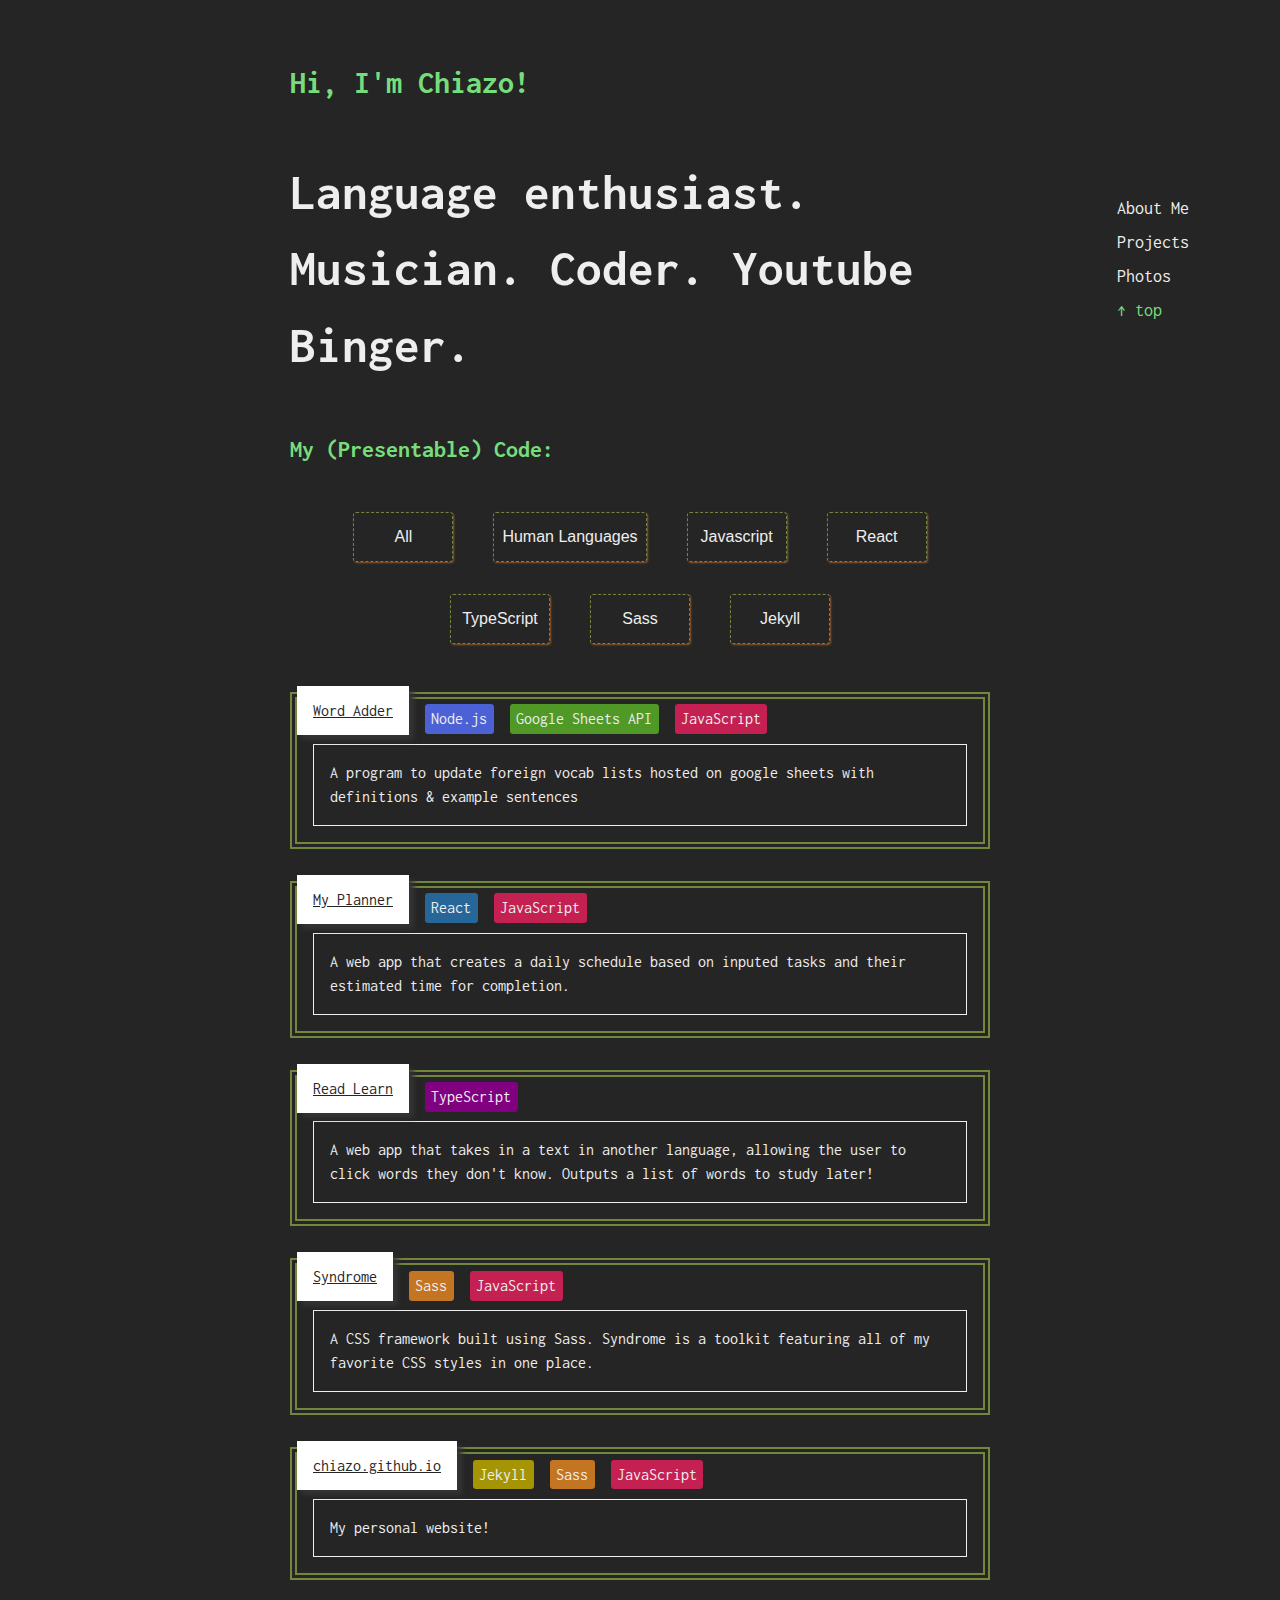
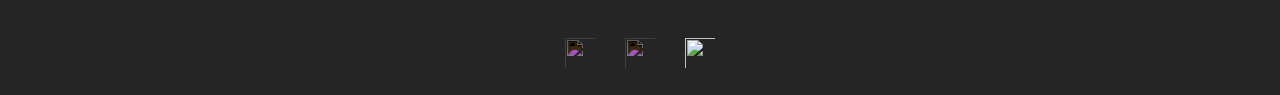
==== portfolio/src/main/webapp/index.html @ 2a219391 "add tags to each project" ====
<!DOCTYPE html>
<html>

<head>
	<meta charset="UTF-8">
	<title>Chiazo Agina</title>
	<link rel="stylesheet" href="style.css">
	<link rel="shortcut icon" type="image/png" href="/images/favicons/favicon.png">
	<meta http-equiv="X-UA-Compatible" content="IE=edge">
	<meta name="viewport" content="width=device-width, initial-scale=1" />
	<script src="script.js"></script>
</head>

<body>
	<div class="nav">
		<ul>
			<li onclick="showElement('bio')"><a href="#about" id="bio-b">About Me</a></li>
			<li><a href="#all-projs">Projects</a></li>
			<li onclick="showElement('pics')"><a href="#pics" id="pic-b">Photos</a></li>
			<li id="return"><a href="#top">↑ top</a></li>
		</ul>
	</div>
	<div id="content">
		<div id="masthead">
			<h1>Hi, I'm Chiazo!</h1>
			<h3 class="tagline">Language enthusiast. Musician. Coder. Youtube Binger.<h3>
					<div id="nav"></div>
		</div>
		<div id="bio"><span id="about"></span>
			<p>A bit about me: I'm a rising junior at UNC! I'm originally from California's central valley and have
				lived everywhere from Sequoia Kings Canyon National Park (22 days) to upstate New York (2 months) to
				upstate New Mexico in a ~spooky~ castle (2 years). I currently study Computer Science and try whenever
				possible to connect it with all my other interests—language learning, music, design, and (attempted)
				productivity.
			</p>
		</div>
		<div id="projects"><span id="all-projs"></span>
			<h2>My (Presentable) Code: </h2>
			<div id="proj-bttns">
				<button class="p-button" onclick="filterProjects('all')">All</button>
				<button class="p-button" onclick="filterProjects('lang')">Human Languages</button>
				<button class="p-button" onclick="filterProjects('js')">Javascript</button>
				<button class="p-button" onclick="filterProjects('react')">React</button>
				<button class="p-button" onclick="filterProjects('ts')">TypeScript</button>
				<button class="p-button" onclick="filterProjects('sass')">Sass</button>
				<button class="p-button" onclick="filterProjects('jekyll')">Jekyll</button>
			</div>
			<div class="project-desc">
				<div id="word-adder" class="proj lang js">
					<li class="proj-title"><a href="https://github.com/chiazo/word-adder">Word Adder</a>
						<span class="tag purple">Node.js</span>
						<span class="tag green">Google Sheets API</span>
						<span class="tag red">JavaScript</span>
					</li>
					<div>
						<p>A program to update foreign vocab lists hosted on google sheets with definitions & example
							sentences</p>
					</div>
				</div>
				<div id="my-planner" class="proj react js">
					<li class="proj-title"><a href="https://chiazo.github.io/my-planner/">My Planner</a>
						<span class="tag blue">React</span>
						<span class="tag red">JavaScript</span>
					</li>
					<div>
						<p>A web app that creates a daily schedule based on inputed tasks and their estimated time for
							completion.</p>
					</div>
				</div>
				<div id="read-learn" class="proj lang ts">
					<li class="proj-title"><a href="https://chiazo.github.io/read-learn">Read Learn</a>
						<span class="tag pink">TypeScript</span>
					</li>
					<div>
						<p>A web app that takes in a text in another language, allowing the user to click words they
							don't know. Outputs a list of words to study later!</p>
					</div>
				</div>
				<div id="syndrome" class="proj css js sass">
					<li class="proj-title"><a href="https://chiazo.github.io/syndrome/">Syndrome</a>
						<span class="tag orange">Sass</span>
						<span class="tag red">JavaScript</span>
					</li>
					<div>
						<p>A CSS framework built using Sass. Syndrome is a toolkit featuring all of my favorite CSS
							styles in one place.</p>
					</div>
				</div>
				<div id="personal-site" class="proj css js jekyll">
					<li class="proj-title"><a href="https://chiazo.github.io/">chiazo.github.io</a>
						<span class="tag yellow">Jekyll</span>
						<span class="tag orange">Sass</span>
						<span class="tag red">JavaScript</span>
					</li>
					<div>
						<p>My personal website!</p>
					</div>
				</div>
			</div>
		</div>
		<div class="gallery container"><span id="pics"></span>
			<h2 id="gallery_title">My Photography</h2>
			<div class="grid" id="photography">
				<div class="cell"><img src="images/hk2.jpg" class="photos" /></div>
				<div class="cell"><img src="images/hk5.jpg" class="photos" /></div>
				<div class="cell"><img src="images/hk7.jpg" class="photos" /></div>
				<div class="cell"><img src="images/hk8.jpg" class="photos" /></div>
			</div>
		</div>
		<div class="links">
			<ul>
				<li><i><a href="https://www.linkedin.com/in/chiazo"><img src="/images/favicons/linkedin.png" /></a></i>
				</li>
				<li><i><a href="https://github.com/chiazo"><img src="/images/favicons/github.png" /></a></i></li>
				<li><i><a href="https://chiazo.github.io"><img src="/images/favicons/website.png" /></a></i></li>
			</ul>
		</div>
	</div>
</body>

</html>

<!-- Aspects I want in this portfolio:
    - no picture of me
    - searchable index of my projects w/ tags based on category
    - button to expand and see about me
    - shorter tag line after my name
    - bold background color
    - links with nice icons
    - add a button to show a small gallery of my interests
    - optional: blog post
-->
---- portfolio/src/main/webapp/style.css ----
@import url('https://fonts.googleapis.com/css2?family=Inconsolata:wght@400;600&display=swap');


/* html + body */

*,
::before,
::after,
html {
    box-sizing: border-box;
    --hover-color: #77dd7c;
    --highlight-color: #72863c;
    --bg-color: #252525;
    --font-color: #eee;
}

html {
    background-color: var(--bg-color);
    color: #eee
}

body {
    font-family: 'Inconsolata', monospace;
    line-height: 1.5;
    margin: 0;
}

/* nav + footer */

i img {
    width: 50px;
    height: 50px;
    line-height: 1;
    padding: 10px;
}

li {
    list-style-type: none;
}

.links {
    display: block;
    margin-top: 1rem;
}

.links ul,
.nav ul {
    display: table;
    margin: 0 auto;
    padding-inline-start: 0px;
}

.links li:nth-child(-n+2) {
    -webkit-filter: invert(1);
    filter: invert(1);
}

.links li,
.nav li {
    float: left;
    margin: 0 5px;
}

.nav a,
.nav li {
    font-size: 1.1rem;
    padding: .2rem;
    color: var(--font-color);
    line-height: 1.2;
    text-align: center;
    border-radius: 5px;
}

@media (min-width: 1080px) {

    .nav a,
    .nav li {
        margin: 0 .5rem;
    }
}

.nav a {
    display: flex;
    align-items: center;
    text-decoration: none;
}

.nav {
    position: fixed;
    top: 0;
    left: 0;
    z-index: 4;
    width: 100%;
    background: var(--bg-color);
    border-bottom: 1px solid white;
}

#return a {
    color: var(--hover-color);
}


@media (min-width: 1080px) {
    .nav {
        width: 150px;
        position: fixed;
        z-index: 5;
        top: 10rem;
        left: 83%;
        background-color: var(--bg-color);
        border: none;
        overflow: hidden;
        padding: 1rem;
        text-align: center;
        margin: 1rem;
    }

}

.nav a:hover {
    color: var(--hover-color);
}

/* masthead */

.tagline {
    font-size: 2rem;
}


@media (min-width: 850px) {
    .tagline {
        font-size: 3.2rem;
    }
}

#bio {
    background-color: var(--highlight-color);
    padding: .2rem 1rem;
    box-shadow: 3px 3px 5px rgb(58, 53, 53);
    margin-bottom: 2rem;
}

#masthead h1,
h2,
h4,
h5 {
    /* background: linear-gradient(180deg, rgba(255, 255, 255, 0) 85%, var(--highlight-color) 15%); */
    line-height: 1.2;
    color: var(--hover-color);
}

h1 {
    margin-top: 4rem;
}

/* buttons */

.p-button {
    border: none;
    line-height: 2;
    margin: 1rem;
    font-size: 1rem;
    font-weight: 500;
    padding: .5rem;
    border-radius: .2rem;
    white-space: nowrap;
    background: none;
    color: var(--font-color);
    border: 1px dashed var(--highlight-color);
    box-shadow: 1px 1px 2px rgba(155, 93, 43, 0.897);
    min-width: 50px;
}

*:focus:not(.focus-visible) {
    outline: none;
}

.active {
    background: var(--highlight-color);
    color: #eee;
    border: none;
    box-shadow: none;
}

#proj-bttns {
    margin: 2rem 0 2rem 0;
    text-align: center;
}

@media (min-width: 850px) {
    .p-button {
        min-width: 100px;
    }

    #proj-bttns {
        margin: 2rem;
    }
}

.p-button:hover {
    box-shadow: none;
    background: var(--highlight-color);
}

.hide,
.top {
    display: none !important;
}



/* content */

#content {
    margin-left: auto;
    margin-right: auto;
    max-width: 700px;
    width: 90%;
}

/* project listing */

.project-desc p {
    border: 1px solid #eee;
    margin: 1rem;
    padding: 1rem;
}


#content>div {
    position: relative;
}

#bio span,
#projects>span,
.gallery span {
    position: absolute;
    top: -45px;
}


.project-desc>div {
    border: 7px double var(--highlight-color);
    margin-bottom: 2rem;
    min-width: 100%;
}

.project-desc {
    display: flex;
    flex-wrap: wrap;
    flex-direction: row;

}

.proj-title {
    list-style: none;
    margin: 0;
}

.proj-title a {
    background: white;
    color: var(--bg-color);
    padding: 1rem;
    box-shadow: 5px 5px 5px rgb(52, 52, 52);
}

.proj-title span {
    font-size: 1rem;
    line-height: 1;
    vertical-align: -.55rem;
    font-weight: 400;
    margin-left: .5rem;
    padding: .4rem;
    border-radius: .2rem;
    white-space: nowrap;
}

.pink {
    background: purple;
}

.green {
    background: rgb(81, 153, 39);
}

.blue {
    background: rgb(39, 102, 153);
}

.purple {
    background: rgb(77, 97, 214);
}

.orange {
    background: rgb(196, 117, 33);
}

.red {
    background: rgb(196, 33, 82);
}

.yellow {
    background: rgb(165, 149, 4);
}

/* photo gallery */

.container {
    max-width: 1200px;
    width: 100%;
    text-align: center;
    justify-content: center;
    display: flex;
    align-items: center;
    flex-direction: column;
    flex-wrap: wrap;
    transition: all 0.3s ease;
}

.container::before,
.container::after {
    display: table;
    content: "";
    clear: both;
    width: 100%;
}

@media screen and (min-width: 650px) {

    .container {
        display: flex;
        flex-wrap: wrap;
        flex-direction: row;
        align-items: center;
        justify-content: center;
        text-align: center;
    }
}

.cell {
    margin: .5rem;
    max-height: 100%;
}

.cell img {
    display: block;
    object-fit: cover;
    height: 100%;
    width: 100%;
}

.photos {
    max-width: 100%;
    height: auto;
}

@media screen and (min-width: 650px) {
    .grid {
        display: flex;
        flex-wrap: wrap;
        flex-direction: row;
    }

    .cell {
        width: calc(50% - 1rem);
        max-width: 100%;
    }
}
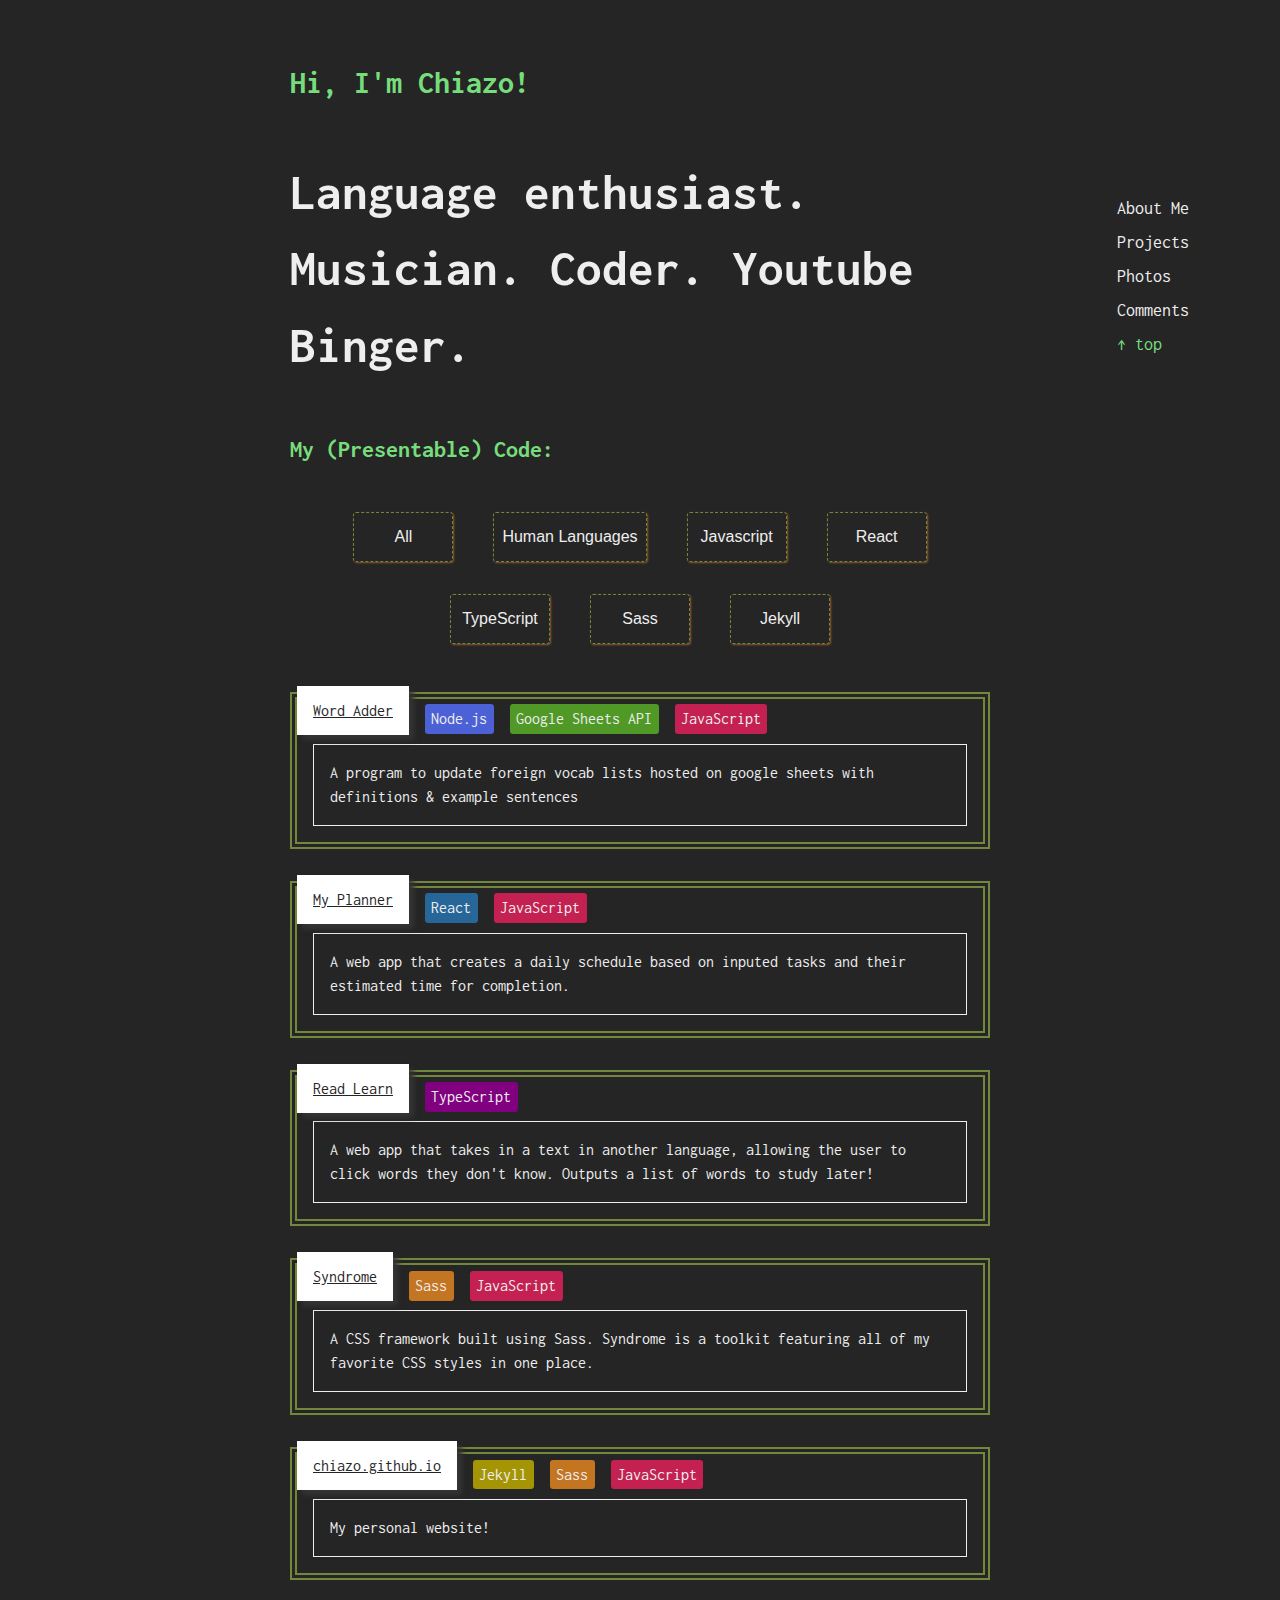
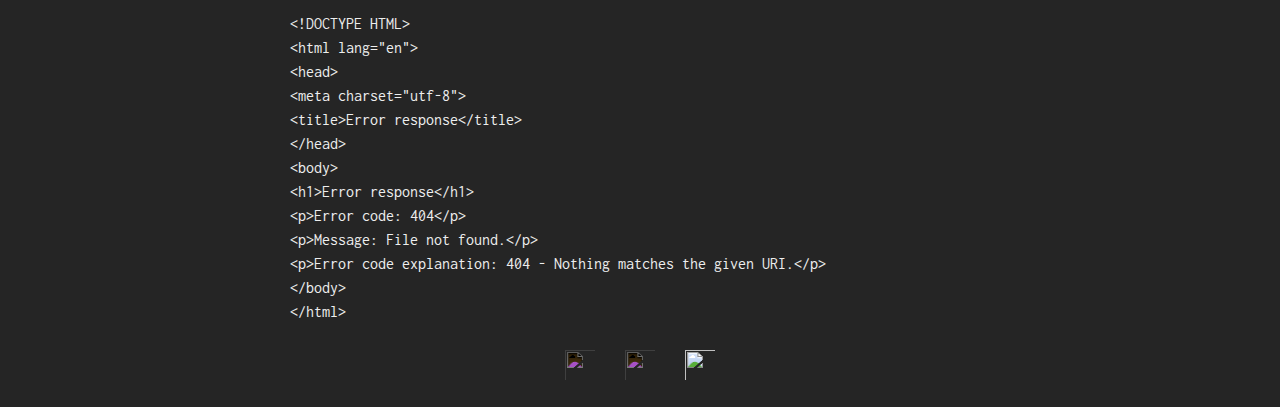
==== commit 9d6e4466: "add comment button + fetch dataservlet h1" ====
--- a/portfolio/src/main/webapp/index.html
+++ b/portfolio/src/main/webapp/index.html
@@ -17,7 +17,8 @@
 			<li onclick="showElement('bio')"><a href="#about" id="bio-b">About Me</a></li>
 			<li><a href="#all-projs">Projects</a></li>
 			<li onclick="showElement('pics')"><a href="#pics" id="pic-b">Photos</a></li>
-			<li id="return"><a href="#top">↑ top</a></li>
+			<li><a href="#fetched-content">Comments</a></li>
+            <li onclick="showElement('comments')" id="return"><a href="#top">↑ top</a></li>
 		</ul>
 	</div>
 	<div id="content">
@@ -34,6 +35,7 @@
 				productivity.
 			</p>
 		</div>
+
 		<div id="projects"><span id="all-projs"></span>
 			<h2>My (Presentable) Code: </h2>
 			<div id="proj-bttns">
@@ -107,10 +109,10 @@
 				<div class="cell"><img src="images/hk8.jpg" class="photos" /></div>
 			</div>
 		</div>
+        <div id="fetched-content"></div>
 		<div class="links">
 			<ul>
-				<li><i><a href="https://www.linkedin.com/in/chiazo"><img src="/images/favicons/linkedin.png" /></a></i>
-				</li>
+				<li><i><a href="https://www.linkedin.com/in/chiazo"><img src="/images/favicons/linkedin.png" /></a></i></li>
 				<li><i><a href="https://github.com/chiazo"><img src="/images/favicons/github.png" /></a></i></li>
 				<li><i><a href="https://chiazo.github.io"><img src="/images/favicons/website.png" /></a></i></li>
 			</ul>
--- a/portfolio/src/main/webapp/style.css
+++ b/portfolio/src/main/webapp/style.css
@@ -71,14 +71,6 @@
     border-radius: 5px;
 }
 
-@media (min-width: 1080px) {
-
-    .nav a,
-    .nav li {
-        margin: 0 .5rem;
-    }
-}
-
 .nav a {
     display: flex;
     align-items: center;
@@ -101,6 +93,11 @@
 
 
 @media (min-width: 1080px) {
+    .nav a,
+    .nav li {
+        margin: 0 .5rem;
+    }
+    
     .nav {
         width: 150px;
         position: fixed;
@@ -145,7 +142,6 @@
 h2,
 h4,
 h5 {
-    /* background: linear-gradient(180deg, rgba(255, 255, 255, 0) 85%, var(--highlight-color) 15%); */
     line-height: 1.2;
     color: var(--hover-color);
 }
@@ -326,7 +322,35 @@
     width: 100%;
 }
 
+.cell {
+    margin: .5rem;
+    max-height: 100%;
+}
+
+.cell img {
+    display: block;
+    object-fit: cover;
+    height: 100%;
+    width: 100%;
+}
+
+.photos {
+    max-width: 100%;
+    height: auto;
+}
+
 @media screen and (min-width: 650px) {
+    .grid {
+        display: flex;
+        flex-wrap: wrap;
+        flex-direction: row;
+    }
+
+    .cell {
+        width: calc(50% - 1rem);
+        max-width: 100%;
+    }
+
 
     .container {
         display: flex;
@@ -336,34 +360,4 @@
         justify-content: center;
         text-align: center;
     }
-}
-
-.cell {
-    margin: .5rem;
-    max-height: 100%;
-}
-
-.cell img {
-    display: block;
-    object-fit: cover;
-    height: 100%;
-    width: 100%;
-}
-
-.photos {
-    max-width: 100%;
-    height: auto;
-}
-
-@media screen and (min-width: 650px) {
-    .grid {
-        display: flex;
-        flex-wrap: wrap;
-        flex-direction: row;
-    }
-
-    .cell {
-        width: calc(50% - 1rem);
-        max-width: 100%;
-    }
 }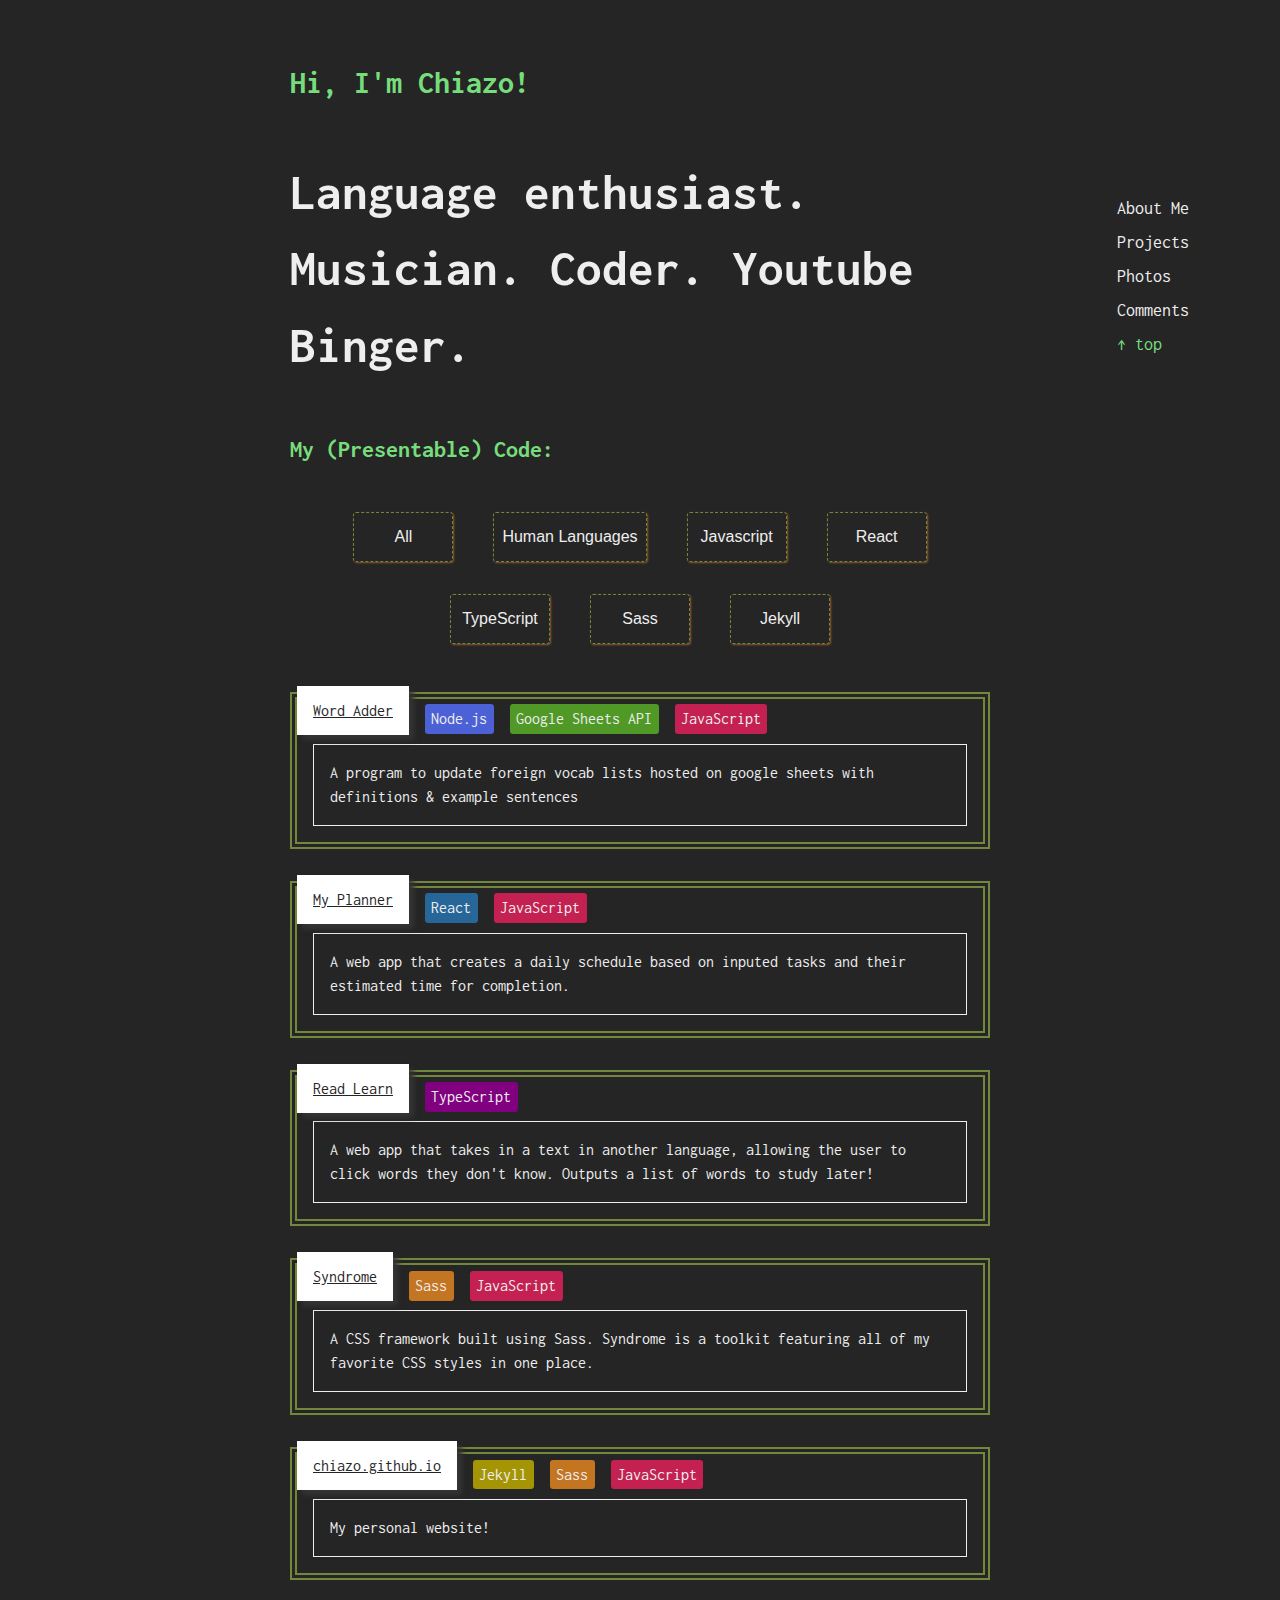
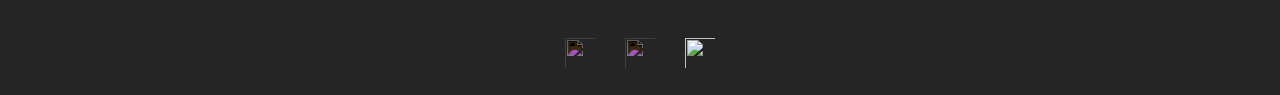
==== commit 5d7488a3: "toggle comments on click of comments button" ====
--- a/portfolio/src/main/webapp/index.html
+++ b/portfolio/src/main/webapp/index.html
@@ -17,8 +17,8 @@
 			<li onclick="showElement('bio')"><a href="#about" id="bio-b">About Me</a></li>
 			<li><a href="#all-projs">Projects</a></li>
 			<li onclick="showElement('pics')"><a href="#pics" id="pic-b">Photos</a></li>
-			<li><a href="#fetched-content">Comments</a></li>
-            <li onclick="showElement('comments')" id="return"><a href="#top">↑ top</a></li>
+			<li onclick="showElement('comments')" > <a href="#comments">Comments</a></li>
+            <li id="return"><a href="#top" id="comment-b">↑ top</a></li>
 		</ul>
 	</div>
 	<div id="content">
@@ -109,7 +109,14 @@
 				<div class="cell"><img src="images/hk8.jpg" class="photos" /></div>
 			</div>
 		</div>
-        <div id="fetched-content"></div>
+        <div id="comments">
+            <div id="comment-form">
+                <form action="/add-comment" method="POST">
+                    <!-- <button>Add a comment!</button> -->
+                </form>
+            </div>
+            <div id="fetched-content"></div>
+        </div>
 		<div class="links">
 			<ul>
 				<li><i><a href="https://www.linkedin.com/in/chiazo"><img src="/images/favicons/linkedin.png" /></a></i></li>
@@ -121,14 +128,3 @@
 </body>
 
 </html>
-
-<!-- Aspects I want in this portfolio:
-    - no picture of me
-    - searchable index of my projects w/ tags based on category
-    - button to expand and see about me
-    - shorter tag line after my name
-    - bold background color
-    - links with nice icons
-    - add a button to show a small gallery of my interests
-    - optional: blog post
--->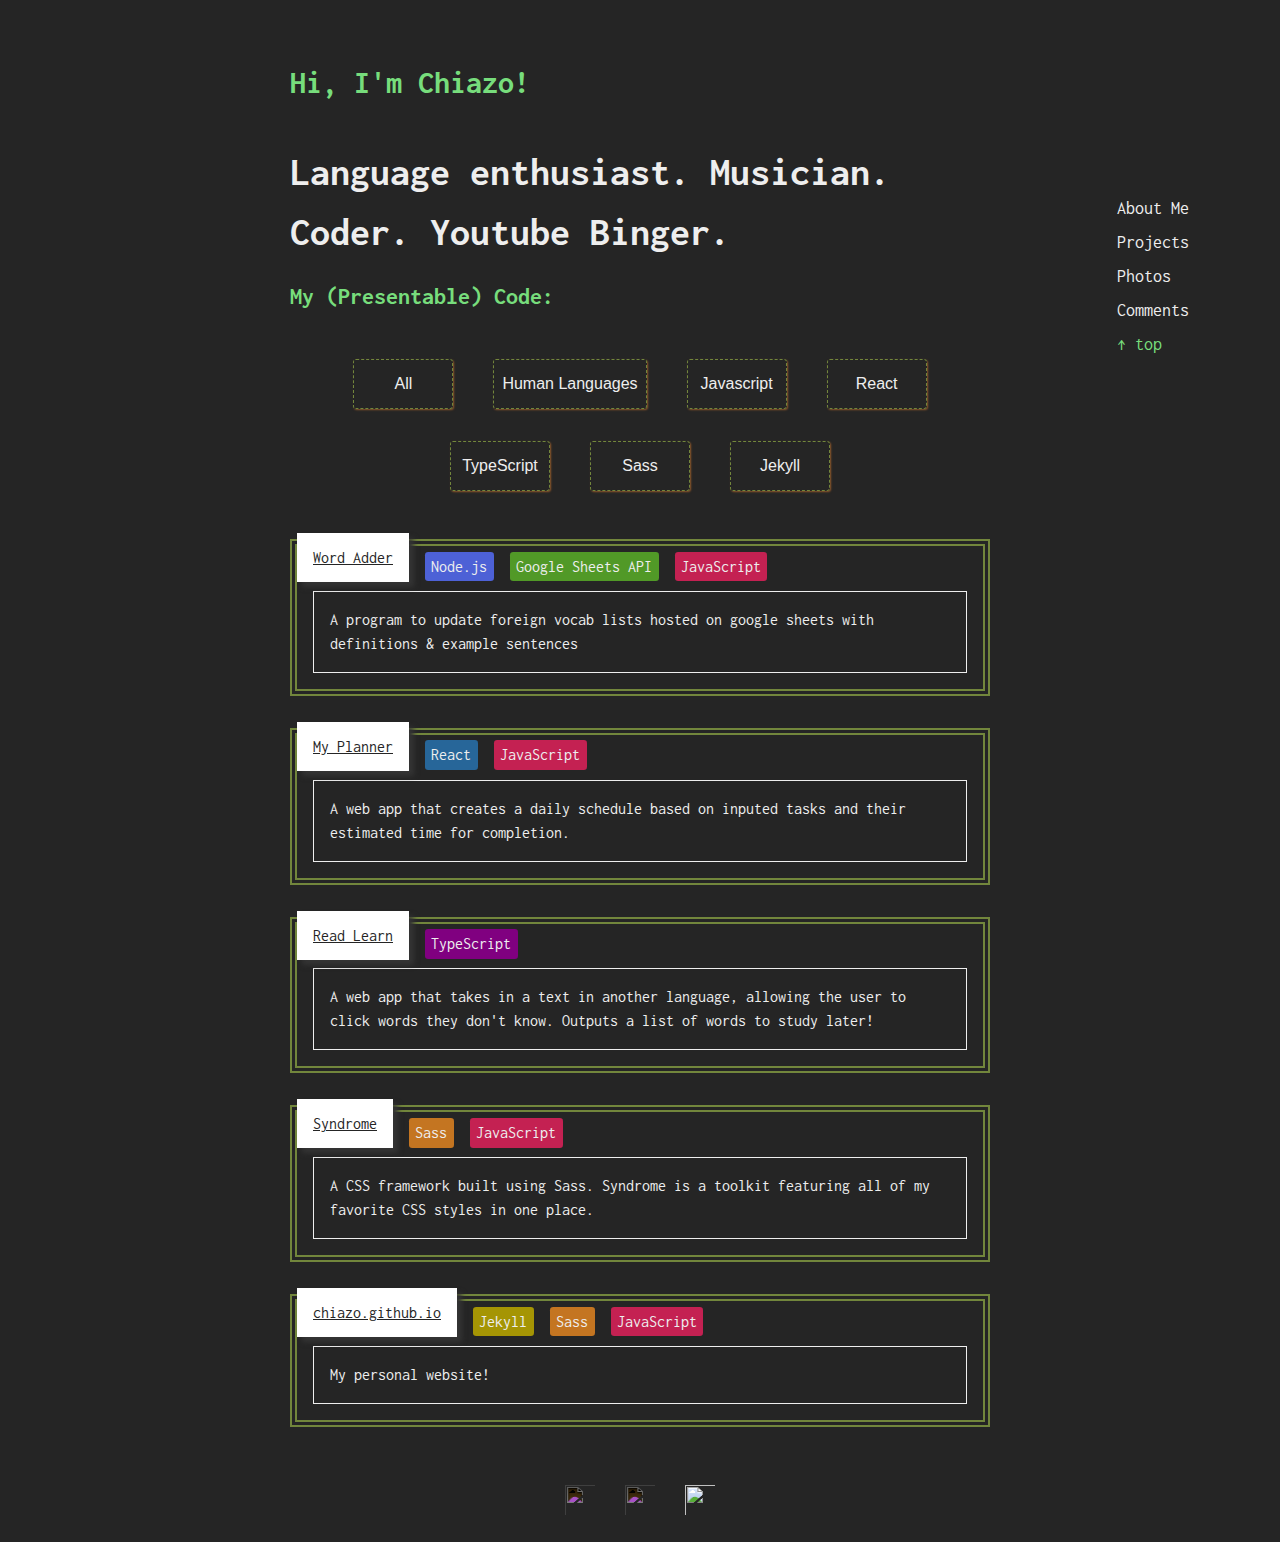
==== commit c64be25b: "redirect to login automatically" ====
--- a/portfolio/src/main/webapp/index.html
+++ b/portfolio/src/main/webapp/index.html
@@ -17,7 +17,7 @@
 			<li onclick="showElement('bio')"><a href="#about" id="bio-b">About Me</a></li>
 			<li><a href="#all-projs">Projects</a></li>
 			<li onclick="showElement('pics')"><a href="#pics" id="pic-b">Photos</a></li>
-			<li onclick="showElement('comments')" > <a href="#comments">Comments</a></li>
+			<li onclick="login()"> <a>Comments</a></li>
             <li id="return"><a href="#top" id="comment-b">↑ top</a></li>
 		</ul>
 	</div>
@@ -25,7 +25,6 @@
 		<div id="masthead">
 			<h1>Hi, I'm Chiazo!</h1>
 			<h3 class="tagline">Language enthusiast. Musician. Coder. Youtube Binger.<h3>
-					<div id="nav"></div>
 		</div>
 		<div id="bio"><span id="about"></span>
 			<p>A bit about me: I'm a rising junior at UNC! I'm originally from California's central valley and have
@@ -109,14 +108,6 @@
 				<div class="cell"><img src="images/hk8.jpg" class="photos" /></div>
 			</div>
 		</div>
-        <div id="comments">
-            <div id="comment-form">
-                <form action="/add-comment" method="POST">
-                    <!-- <button>Add a comment!</button> -->
-                </form>
-            </div>
-            <div id="fetched-content"></div>
-        </div>
 		<div class="links">
 			<ul>
 				<li><i><a href="https://www.linkedin.com/in/chiazo"><img src="/images/favicons/linkedin.png" /></a></i></li>
--- a/portfolio/src/main/webapp/style.css
+++ b/portfolio/src/main/webapp/style.css
@@ -44,7 +44,8 @@
 }
 
 .links ul,
-.nav ul {
+.nav ul,
+.nav-form ul {
     display: table;
     margin: 0 auto;
     padding-inline-start: 0px;
@@ -56,13 +57,16 @@
 }
 
 .links li,
-.nav li {
+.nav li,
+.nav-form li {
     float: left;
     margin: 0 5px;
 }
 
 .nav a,
-.nav li {
+.nav li,
+.nav-form a,
+.nav-form li {
     font-size: 1.1rem;
     padding: .2rem;
     color: var(--font-color);
@@ -71,13 +75,15 @@
     border-radius: 5px;
 }
 
-.nav a {
+.nav a,
+.nav-form a {
     display: flex;
     align-items: center;
     text-decoration: none;
 }
 
-.nav {
+.nav,
+.nav-form {
     position: fixed;
     top: 0;
     left: 0;
@@ -93,28 +99,30 @@
 
 
 @media (min-width: 1080px) {
+
     .nav a,
     .nav li {
         margin: 0 .5rem;
     }
-    
+
     .nav {
         width: 150px;
-        position: fixed;
         z-index: 5;
         top: 10rem;
-        left: 83%;
         background-color: var(--bg-color);
         border: none;
         overflow: hidden;
         padding: 1rem;
         text-align: center;
         margin: 1rem;
-    }
-
-}
-
-.nav a:hover {
+        left: 83%;
+        position: fixed;
+    }
+
+}
+
+.nav a:hover,
+.nav-form a:hover {
     color: var(--hover-color);
 }
 
@@ -122,13 +130,11 @@
 
 .tagline {
     font-size: 2rem;
-}
-
-
-@media (min-width: 850px) {
-    .tagline {
-        font-size: 3.2rem;
-    }
+
+}
+
+.masthead-form {
+    text-align: center;
 }
 
 #bio {
@@ -150,17 +156,41 @@
     margin-top: 4rem;
 }
 
+/* form */
+form {
+    width: 100%;
+    flex-grow: 1;
+    align-content: center;
+    padding: 1rem;
+    border: 1px solid var(--hover-color);
+}
+
+input,
+textarea,
+select {
+    width: 100%;
+    padding: 10px 10px;
+    margin: 1rem 0;
+    box-sizing: border-box;
+    border: 1px solid #e4e4e4;
+    border-radius: 6px;
+    background: #ffffff;
+    display: inline-block;
+    resize: none;
+    font-size: 1rem;
+    font-family: 'Inconsolata', monospace;
+}
+
+
 /* buttons */
 
-.p-button {
+.p-button,
+.comment, .s-button {
     border: none;
     line-height: 2;
-    margin: 1rem;
     font-size: 1rem;
     font-weight: 500;
-    padding: .5rem;
     border-radius: .2rem;
-    white-space: nowrap;
     background: none;
     color: var(--font-color);
     border: 1px dashed var(--highlight-color);
@@ -168,6 +198,17 @@
     min-width: 50px;
 }
 
+.comment, .p-button {
+    padding: 1rem;
+    margin: 1rem;
+}
+
+.p-button, .s-button {
+    white-space: nowrap;
+    padding: .5rem;
+}
+
+
 *:focus:not(.focus-visible) {
     outline: none;
 }
@@ -185,7 +226,12 @@
 }
 
 @media (min-width: 850px) {
-    .p-button {
+     .tagline {
+        font-size: 2.5rem;
+        margin-bottom: 1rem;
+    }
+    
+    .p-button, .s-button {
         min-width: 100px;
     }
 
@@ -194,7 +240,7 @@
     }
 }
 
-.p-button:hover {
+.p-button:hover, .s-button:hover {
     box-shadow: none;
     background: var(--highlight-color);
 }
@@ -213,6 +259,13 @@
     margin-right: auto;
     max-width: 700px;
     width: 90%;
+}
+
+#content-form {
+    margin-left: auto;
+    margin-right: auto;
+    width: 90%;
+    bottom: 20%;
 }
 
 /* project listing */
@@ -360,4 +413,67 @@
         justify-content: center;
         text-align: center;
     }
-}+}
+
+/* comment form */
+
+.comment {
+    background-color: #eee;
+    color: #252525;
+}
+
+#fetched-content h1 {
+    text-align: center;
+    margin-top: 0;
+    padding-top: 0;
+    color: var(--hover-color);
+}
+
+#comment-form {
+    box-sizing: none;
+    bottom: 10%;
+}
+
+.row::after {
+    content: '';
+    display: table;
+    clear: both;
+}
+
+.column {
+    float: right;
+    width: 45%;
+    text-align: justify;
+}
+
+.comment-name {
+    font-weight: 900;
+    text-decoration: underline;
+    color: rgb(139, 37, 37);
+}
+
+.comment-time {
+    color: darkgray;
+}
+
+@media screen and (max-width: 700px) {
+
+    .column {
+        width: 100%;
+        text-align: justify;
+    }
+
+}
+
+@media screen and (min-width: 701px) {
+    #fetched-content h1 {
+        margin-top: 1rem;
+    }
+
+    #comment-form {
+        position: fixed;
+        box-sizing: none;
+        bottom: 10%;
+    }
+}
+
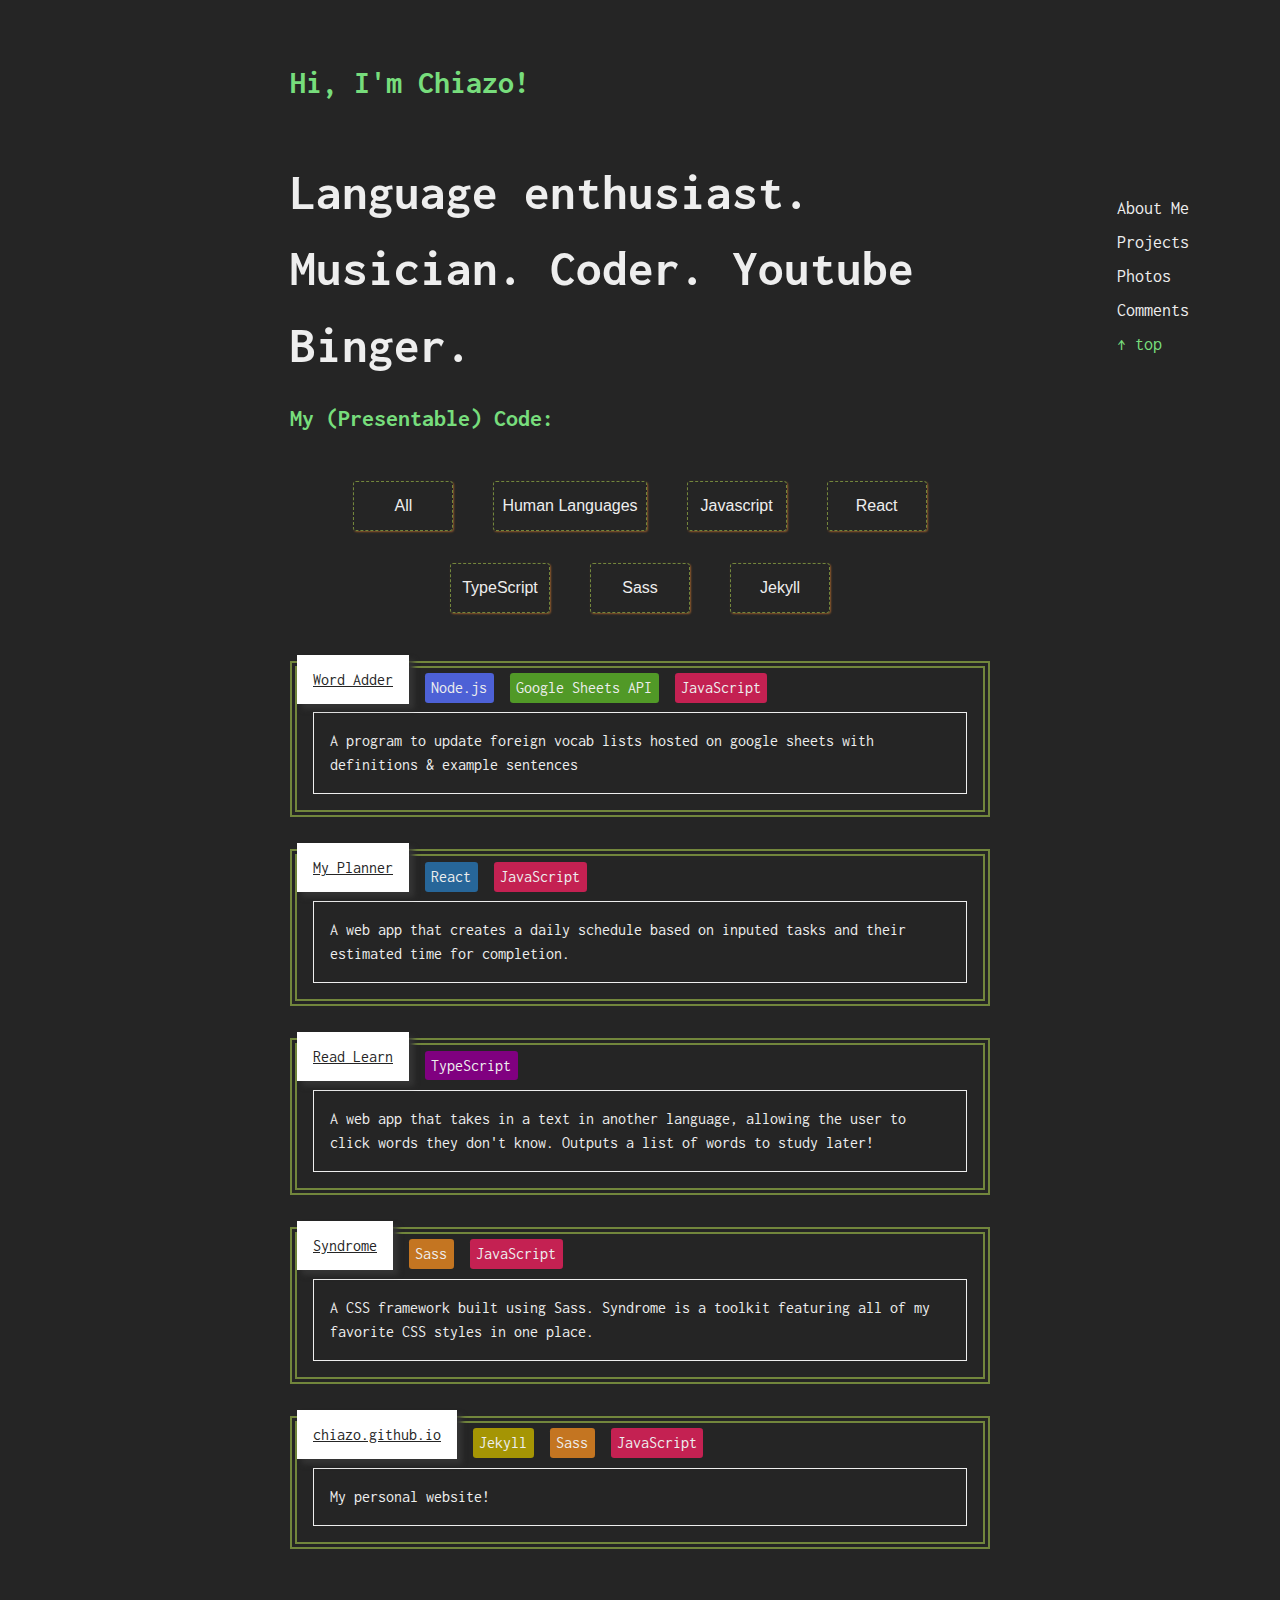
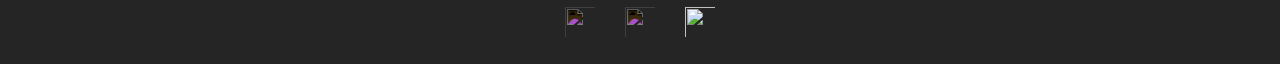
==== commit e2cb12de: "Merge pull request #6 from chiazo/iterate-comments" ====
--- a/portfolio/src/main/webapp/index.html
+++ b/portfolio/src/main/webapp/index.html
@@ -17,7 +17,7 @@
 			<li onclick="showElement('bio')"><a href="#about" id="bio-b">About Me</a></li>
 			<li><a href="#all-projs">Projects</a></li>
 			<li onclick="showElement('pics')"><a href="#pics" id="pic-b">Photos</a></li>
-			<li onclick="login()"> <a>Comments</a></li>
+			<li onclick="navigate('comment.html')"> <a>Comments</a></li>
             <li id="return"><a href="#top" id="comment-b">↑ top</a></li>
 		</ul>
 	</div>
--- a/portfolio/src/main/webapp/style.css
+++ b/portfolio/src/main/webapp/style.css
@@ -137,6 +137,13 @@
     text-align: center;
 }
 
+@media (min-width: 850px) {
+    .tagline {
+        font-size: 3.2rem;
+        margin-bottom: 1rem;
+    }
+}
+
 #bio {
     background-color: var(--highlight-color);
     padding: .2rem 1rem;
@@ -185,9 +192,10 @@
 /* buttons */
 
 .p-button,
-.comment, .s-button {
+.comment {
     border: none;
     line-height: 2;
+    margin: 1rem;
     font-size: 1rem;
     font-weight: 500;
     border-radius: .2rem;
@@ -198,12 +206,11 @@
     min-width: 50px;
 }
 
-.comment, .p-button {
+.comment {
     padding: 1rem;
-    margin: 1rem;
-}
-
-.p-button, .s-button {
+}
+
+.p-button {
     white-space: nowrap;
     padding: .5rem;
 }
@@ -226,12 +233,7 @@
 }
 
 @media (min-width: 850px) {
-     .tagline {
-        font-size: 2.5rem;
-        margin-bottom: 1rem;
-    }
-    
-    .p-button, .s-button {
+    .p-button {
         min-width: 100px;
     }
 
@@ -240,7 +242,7 @@
     }
 }
 
-.p-button:hover, .s-button:hover {
+.p-button:hover {
     box-shadow: none;
     background: var(--highlight-color);
 }
@@ -466,6 +468,12 @@
 }
 
 @media screen and (min-width: 701px) {
+       input,
+    textarea,
+    select {
+        width: 80%;
+    }
+
     #fetched-content h1 {
         margin-top: 1rem;
     }
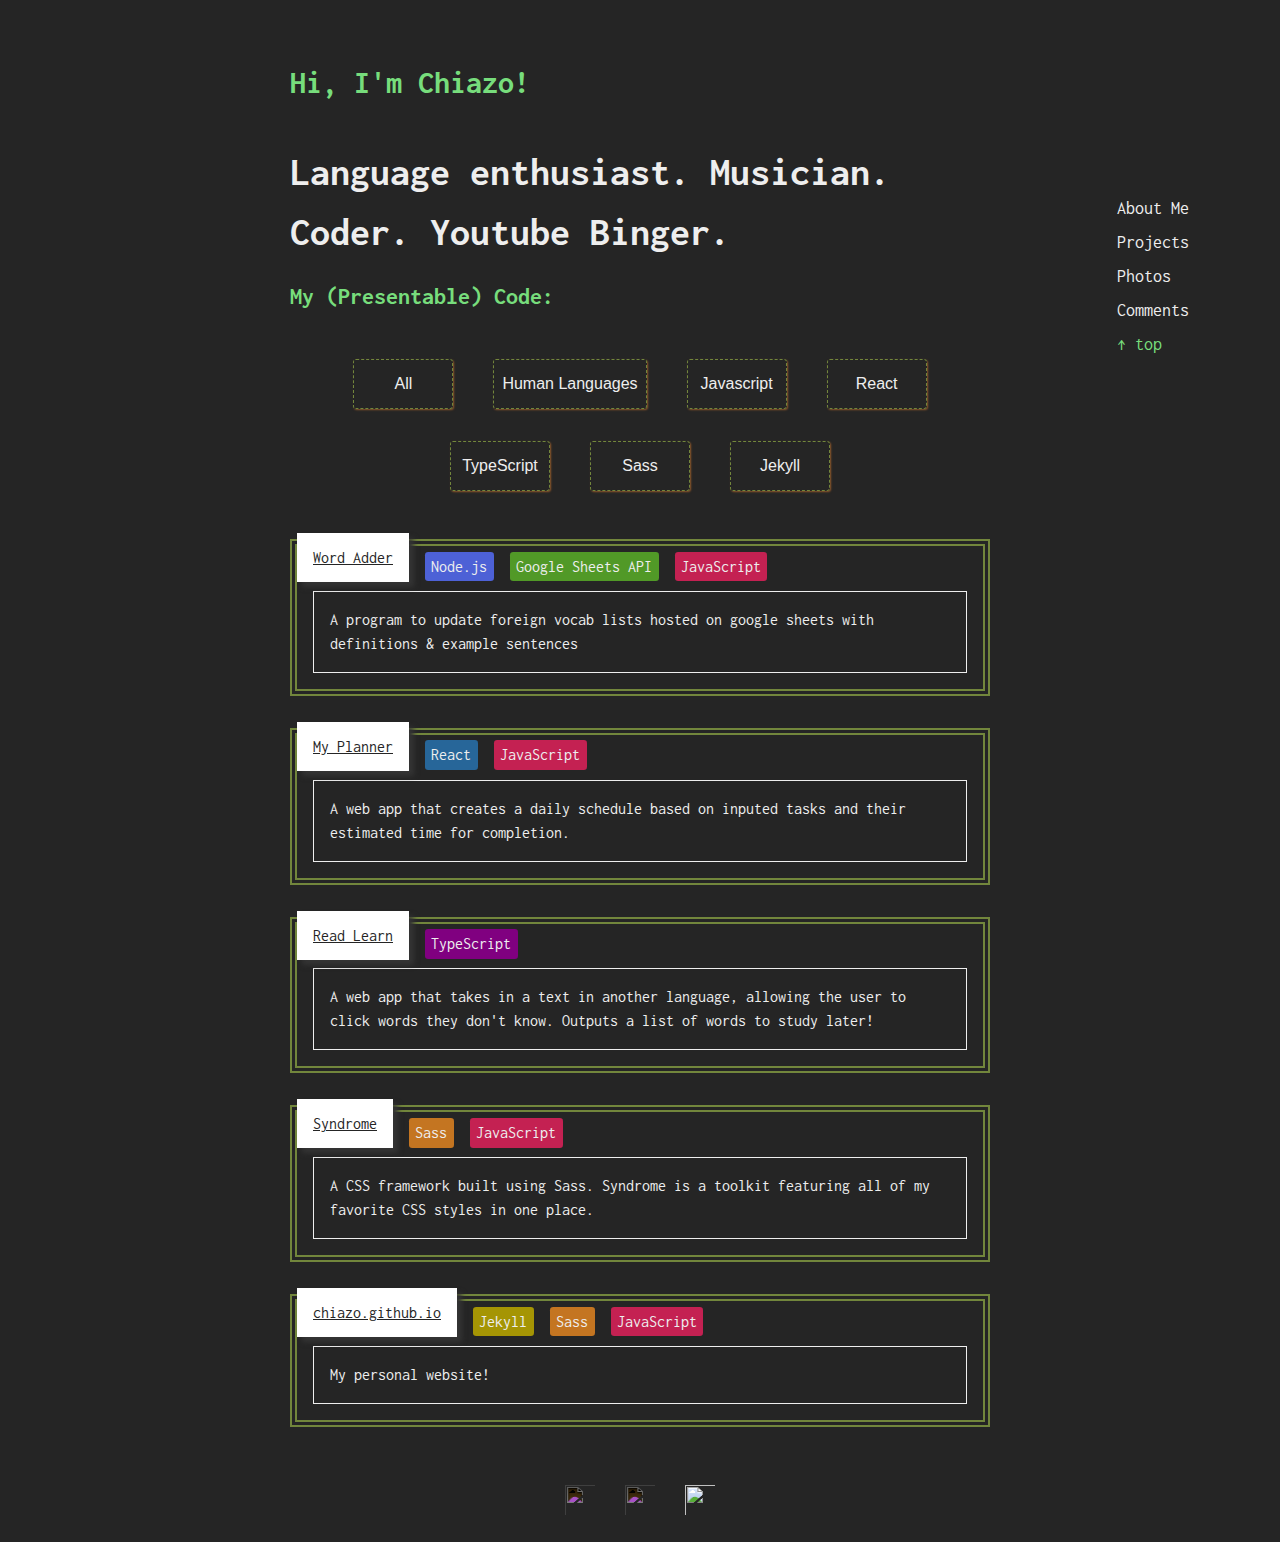
==== commit 33fc503c: "Merge pull request #8 from chiazo/login" ====
--- a/portfolio/src/main/webapp/index.html
+++ b/portfolio/src/main/webapp/index.html
@@ -17,7 +17,7 @@
 			<li onclick="showElement('bio')"><a href="#about" id="bio-b">About Me</a></li>
 			<li><a href="#all-projs">Projects</a></li>
 			<li onclick="showElement('pics')"><a href="#pics" id="pic-b">Photos</a></li>
-			<li onclick="navigate('comment.html')"> <a>Comments</a></li>
+			<li onclick="login()"> <a>Comments</a></li>
             <li id="return"><a href="#top" id="comment-b">↑ top</a></li>
 		</ul>
 	</div>
--- a/portfolio/src/main/webapp/style.css
+++ b/portfolio/src/main/webapp/style.css
@@ -137,13 +137,6 @@
     text-align: center;
 }
 
-@media (min-width: 850px) {
-    .tagline {
-        font-size: 3.2rem;
-        margin-bottom: 1rem;
-    }
-}
-
 #bio {
     background-color: var(--highlight-color);
     padding: .2rem 1rem;
@@ -192,10 +185,9 @@
 /* buttons */
 
 .p-button,
-.comment {
+.comment, .s-button {
     border: none;
     line-height: 2;
-    margin: 1rem;
     font-size: 1rem;
     font-weight: 500;
     border-radius: .2rem;
@@ -206,11 +198,12 @@
     min-width: 50px;
 }
 
-.comment {
+.comment, .p-button {
     padding: 1rem;
-}
-
-.p-button {
+    margin: 1rem;
+}
+
+.p-button, .s-button {
     white-space: nowrap;
     padding: .5rem;
 }
@@ -233,7 +226,12 @@
 }
 
 @media (min-width: 850px) {
-    .p-button {
+     .tagline {
+        font-size: 2.5rem;
+        margin-bottom: 1rem;
+    }
+    
+    .p-button, .s-button {
         min-width: 100px;
     }
 
@@ -242,7 +240,7 @@
     }
 }
 
-.p-button:hover {
+.p-button:hover, .s-button:hover {
     box-shadow: none;
     background: var(--highlight-color);
 }
@@ -468,12 +466,6 @@
 }
 
 @media screen and (min-width: 701px) {
-       input,
-    textarea,
-    select {
-        width: 80%;
-    }
-
     #fetched-content h1 {
         margin-top: 1rem;
     }
